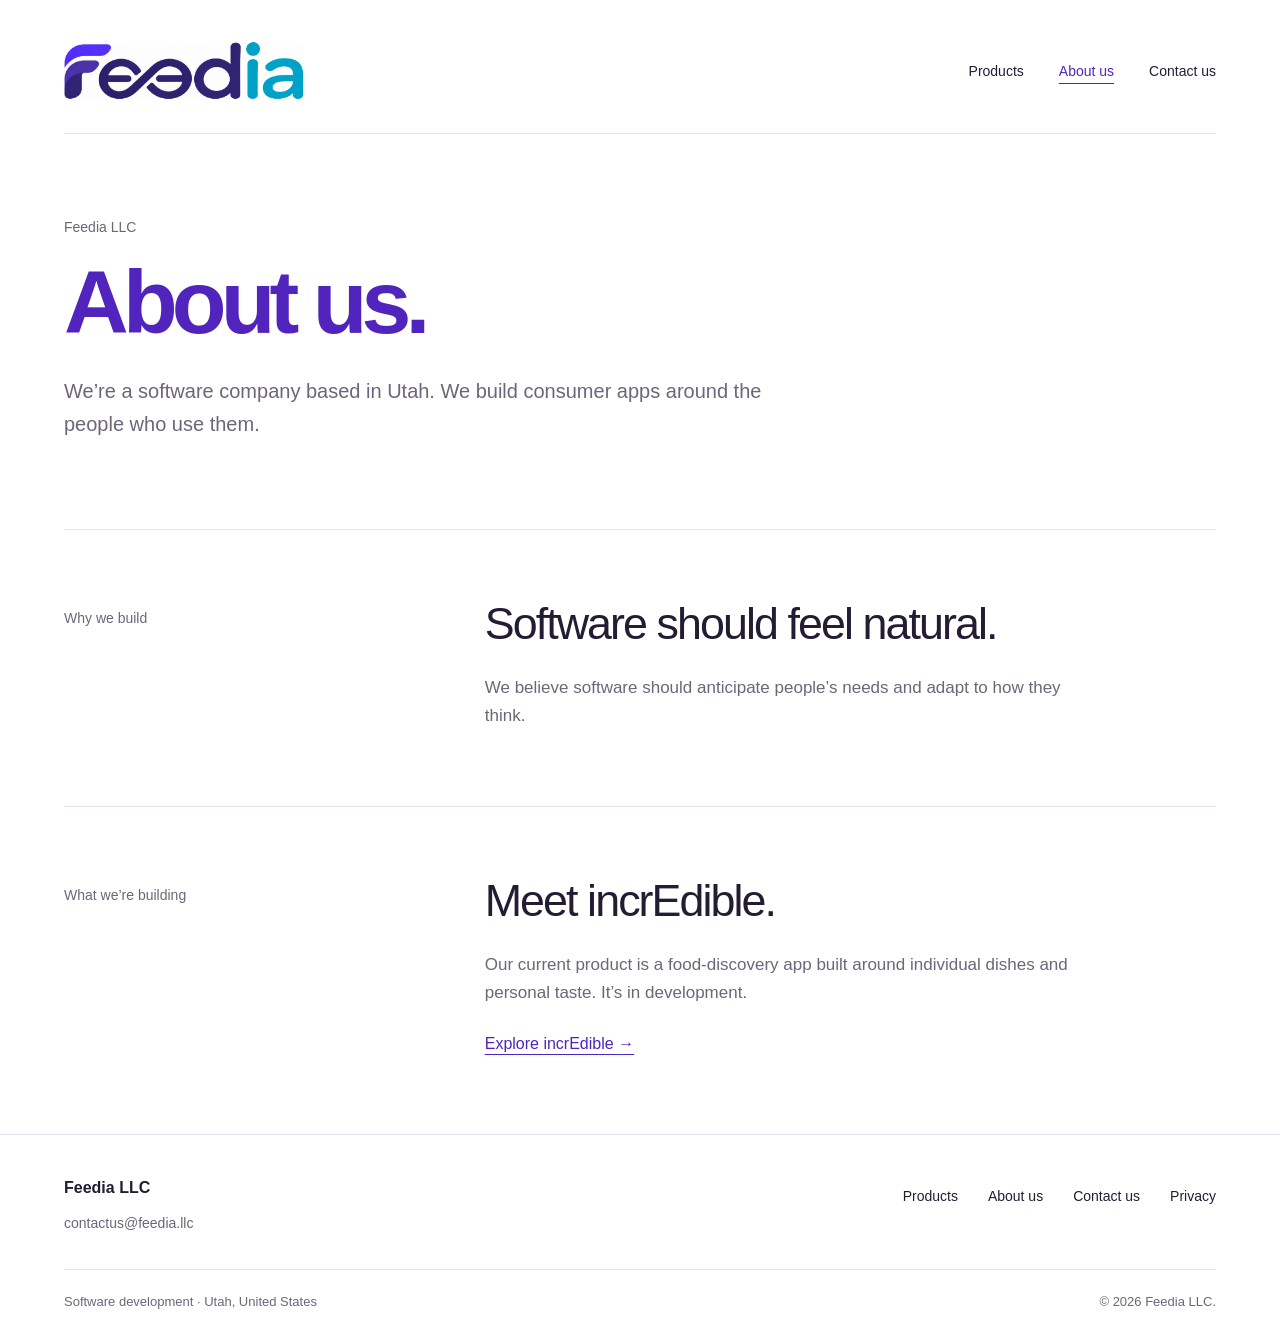
==== about/index.html @ d9509b18 "Simplify site navigation, rebuild footer, and add About us" ====
<!doctype html>
<html lang="en">
<head>
  <meta charset="utf-8">
  <meta name="viewport" content="width=device-width, initial-scale=1">
  <meta name="theme-color" content="#5125bd">
  <meta name="description" content="Meet Feedia LLC, a Utah software company building consumer apps around the people who use them.">
  <title>About us — Feedia LLC</title>
  <link rel="canonical" href="https://feedia.llc/about/">
  <link rel="icon" type="image/png" sizes="128x128" href="/assets/favicon.png">
  <link rel="stylesheet" href="/assets/site.css?v=bf3f022e4c6c">
</head>
<body>
<a class="skip" href="#main">Skip to content</a>
<header class="site-header wrap">
<a class="brand" href="/" aria-label="Feedia LLC home"><span class="logo-window"><img src="/assets/feedia-logo.png" width="1945" height="809" alt="Feedia" ></span></a>
<nav aria-label="Main navigation">
    <a href="/products/">Products</a>
    <a href="/about/" aria-current="page">About us</a>
    <a href="/contact/">Contact us</a>
  </nav>
</header>
<main id="main">
  <section class="page-hero wrap" aria-labelledby="about-title">
    <p class="page-kicker">Feedia LLC</p>
    <h1 id="about-title">About us.</h1>
    <p class="page-lede">We’re a software company based in Utah. We build consumer apps around the people who use them.</p>
  </section>
  <!-- Expand this section with Feedia's story when the About copy is ready. -->
  <section class="about-section wrap" aria-labelledby="about-belief">
    <p class="section-label">Why we build</p>
    <div class="about-copy">
      <h2 id="about-belief">Software should feel natural.</h2>
      <p>We believe software should anticipate people’s needs and adapt to how they think.</p>
    </div>
  </section>
  <section class="about-section wrap" aria-labelledby="about-product">
    <p class="section-label">What we’re building</p>
    <div class="about-copy">
      <h2 id="about-product">Meet incrEdible.</h2>
      <p>Our current product is a food-discovery app built around individual dishes and personal taste. It’s in development.</p>
      <a class="text-link" href="/products/">Explore incrEdible <span aria-hidden="true">→</span></a>
    </div>
  </section>
</main>
<footer class="site-footer">
  <div class="wrap">
    <div class="footer-top">
      <div class="footer-identity">
        <p class="footer-title">Feedia LLC</p>
        <a class="footer-email" href="mailto:contactus@feedia.llc">contactus@feedia.llc</a>
      </div>
      <nav class="footer-nav" aria-label="Footer navigation">
        <a href="/products/">Products</a>
        <a href="/about/">About us</a>
        <a href="/contact/">Contact us</a>
        <a href="/privacy/">Privacy</a>
      </nav>
    </div>
    <div class="footer-bottom">
      <p>Software development · Utah, United States</p>
      <p class="footer-copyright">© 2026 Feedia LLC.</p>
    </div>
  </div>
</footer>
</body>
</html>
---- assets/site.css ----
:root {
  --purple:#5125bd;
  --purple-dark:#3e1998;
  --purple-soft:#f4f0ff;
  --ink:#241c32;
  --muted:#6e6678;
  --rule:#e7e2ed;
  --page:1200px;
  --red:#ff2b1d;
}
* { box-sizing:border-box; }
html { scroll-behavior:smooth; scroll-padding-top:40px; }
body { margin:0; color:var(--ink); background:#fff; font-family:Inter,"Helvetica Neue",Arial,sans-serif; font-size:1rem; line-height:1.65; -webkit-font-smoothing:antialiased; }
a { color:inherit; text-decoration:none; }
a:focus-visible { outline:2px solid var(--purple); outline-offset:6px; }
img { max-width:100%; display:block; }
.wrap { width:min(var(--page),calc(100% - 128px)); margin-inline:auto; }
.skip { position:absolute; top:-100px; left:20px; padding:12px 18px; background:white; z-index:20; }
.skip:focus { top:10px; }
.site-header { display:flex; align-items:center; justify-content:space-between; gap:40px; padding-block:37px 28px; }
.brand { display:block; flex:none; width:240px; padding-block:5px; }
.logo-window { display:block; position:relative; width:100%; aspect-ratio:1590 / 385; overflow:hidden; }
.logo-window img { display:block; position:absolute; width:122.327%; max-width:none; height:auto; left:-11.636%; top:-52.727%; }
.site-header nav { display:flex; align-items:center; gap:35px; font-size:.875rem; }
.site-header nav a { padding-block:10px; text-underline-offset:7px; text-decoration-thickness:1px; }
.site-header nav a:hover, .site-header nav a[aria-current="page"] { color:var(--purple); text-decoration:underline; }
.hero { padding-block:85px 114px; }
.hero h1 { width:max-content; max-width:100%; margin:0; font-weight:400; }
.simple { display:block; font-size:clamp(6rem,15.3vw,13.75rem); font-weight:750; line-height:1.1; letter-spacing:-.067em; color:var(--purple); }
.complex { display:block; margin-top:13px; padding-right:.1em; text-align:right; font-size:clamp(2rem,3.8vw,3.5rem); font-weight:300; line-height:1.5; letter-spacing:-.045em; color:#776a83; }
.section-label { font-size:.875rem; font-weight:400; margin:9px 0 0; color:var(--muted); }
.approach { border-top:1px solid var(--rule); padding-block:70px 86px; display:grid; grid-template-columns:1fr 2.05fr; gap:64px; }
.approach h2 { margin:0; font-size:clamp(2rem,3.5vw,3rem); line-height:1.24; font-weight:450; letter-spacing:-.043em; max-width:730px; text-wrap:balance; }
.approach h2 span { color:var(--purple); }
.approach-copy p { margin:29px 0 0; max-width:510px; color:var(--muted); font-size:1.0625rem; line-height:1.7; }
.company-band { background:var(--purple); color:white; }
.company { display:grid; grid-template-columns:1fr 2.05fr; gap:64px; padding-block:70px 79px; }
.company .section-label { color:#e8dcff; font-size:.875rem; font-weight:400; margin-top:9px; }
.company-copy h2 { font-size:clamp(2rem,3.5vw,3rem); font-weight:450; line-height:1.2; letter-spacing:-.043em; margin:0 0 25px; }
.company-copy p { color:#eee6ff; max-width:595px; font-size:1.0625rem; margin:0; }
.company-copy .company-statement { margin-bottom:18px; color:white; font-size:1.125rem; }
.company-statement strong { font-weight:650; }

.site-footer { border-top:1px solid var(--rule); padding-block:40px 26px; color:var(--muted); font-size:.875rem; }
.footer-top { display:flex; justify-content:space-between; align-items:flex-start; gap:24px 48px; }
.footer-title { margin:0 0 4px; color:var(--ink); font-size:1rem; font-weight:650; }
.footer-email { display:inline-flex; align-items:center; min-height:36px; text-underline-offset:5px; }
.footer-nav { display:flex; flex-wrap:wrap; justify-content:flex-end; gap:8px 30px; }
.footer-nav a { display:inline-flex; align-items:center; min-height:44px; color:var(--ink); text-underline-offset:5px; }
.footer-nav a:hover,.footer-email:hover { color:var(--purple); text-decoration:underline; }
.footer-bottom { display:flex; justify-content:space-between; align-items:baseline; gap:12px 32px; margin-top:28px; padding-top:21px; border-top:1px solid var(--rule); font-size:.8125rem; }
.footer-bottom p { margin:0; }
.footer-copyright { flex-shrink:0; text-align:right; }

.page-hero { border-top:1px solid var(--rule); padding-block:82px 88px; }
.page-kicker { margin:0 0 20px; color:var(--muted); font-size:.875rem; }
.page-hero h1 { margin:0; color:var(--purple); font-size:clamp(3.6rem,7vw,6.6rem); line-height:.96; letter-spacing:-.065em; font-weight:700; }
.page-hero .page-lede { max-width:760px; margin:30px 0 0; color:var(--muted); font-size:1.25rem; line-height:1.65; }
.primary-link { display:inline-flex; align-items:center; justify-content:center; margin-top:30px; padding:12px 20px; border-radius:3px; background:var(--purple); color:#fff; font-size:.9375rem; }
.primary-link:hover { background:var(--purple-dark); }
.text-link { display:inline-block; margin-top:24px; color:var(--purple); text-decoration:underline; text-underline-offset:5px; }

.product-hero { border-top:1px solid var(--rule); padding-block:70px 86px; display:grid; grid-template-columns:.9fr 1.1fr; gap:70px; align-items:center; }
.product-brand-panel { background:#171717; border-radius:8px; min-height:360px; display:flex; flex-direction:column; justify-content:space-between; padding:46px; color:#fff; }
.product-brand-panel .incredible-logo { width:min(100%,460px); background:#fff; border-radius:6px; padding:18px 20px; }
.product-brand-panel .product-tagline { margin:28px 0 0; font-size:clamp(2rem,4vw,3.6rem); line-height:1.02; letter-spacing:-.045em; font-weight:650; }
.product-brand-panel .product-tagline span { color:var(--red); }
.product-status { margin:0; color:#bdb8c2; font-size:.78rem; letter-spacing:.08em; text-transform:uppercase; }
.product-hero-copy h1 { margin:0; font-size:clamp(3.25rem,6vw,5.4rem); line-height:.98; letter-spacing:-.06em; font-weight:650; }
.product-hero-copy h1 span { color:var(--purple); }
.product-hero-copy .hero-summary { margin:28px 0 0; color:var(--muted); font-size:1.15rem; max-width:610px; }
.product-meta { display:flex; flex-wrap:wrap; gap:10px; margin-top:28px; }
.product-meta span { border:1px solid var(--rule); border-radius:999px; padding:8px 13px; color:#5f5768; font-size:.78rem; }
.product-hero-actions { display:flex; gap:22px; align-items:center; flex-wrap:wrap; margin-top:31px; }
.product-hero-actions .primary-link,.product-hero-actions .text-link { margin-top:0; }
.products-section { padding-block:88px; border-top:1px solid var(--rule); }
.products-section.alt { background:var(--purple-soft); }
.section-grid { display:grid; grid-template-columns:1fr 2.05fr; gap:64px; }
.section-grid h2 { margin:0; font-size:clamp(2.3rem,4vw,3.4rem); line-height:1.08; letter-spacing:-.045em; font-weight:520; }
.section-copy > p:first-child { margin-top:0; }
.section-copy p { max-width:720px; color:var(--muted); font-size:1.05rem; }
.capability-grid { display:grid; grid-template-columns:1fr 1fr; gap:1px; margin-top:40px; background:var(--rule); border:1px solid var(--rule); }
.capability { background:#fff; padding:30px 32px; min-height:190px; }
.alt .capability { background:#fff; }
.capability .cap-num { display:block; color:var(--purple); font-size:.75rem; margin-bottom:18px; }
.capability h3 { margin:0 0 10px; font-size:1.25rem; font-weight:650; letter-spacing:-.02em; }
.capability p { margin:0; color:var(--muted); font-size:.94rem; }
.decision-steps { display:grid; grid-template-columns:repeat(3,1fr); gap:32px; margin-top:42px; }
.decision-step { border-top:2px solid var(--purple); padding-top:19px; }
.decision-step span { color:var(--purple); font-size:.75rem; }
.decision-step h3 { margin:12px 0 8px; font-size:1.18rem; }
.decision-step p { margin:0; color:var(--muted); font-size:.94rem; }
.product-facts { display:grid; grid-template-columns:repeat(4,1fr); gap:0; margin-top:42px; border:1px solid var(--rule); }
.product-fact { padding:24px; border-right:1px solid var(--rule); }
.product-fact:last-child { border-right:0; }
.product-fact span { display:block; color:var(--muted); font-size:.72rem; margin-bottom:4px; text-transform:uppercase; letter-spacing:.06em; }
.product-fact strong,.product-fact a { font-size:.93rem; }
.product-fact a { color:var(--purple); text-decoration:underline; text-underline-offset:4px; }
.product-cta { background:var(--purple); color:#fff; padding-block:70px; }
.product-cta-inner { display:flex; align-items:center; justify-content:space-between; gap:40px; }
.product-cta h2 { margin:0; font-size:clamp(2.2rem,4vw,3.6rem); font-weight:500; letter-spacing:-.045em; }
.product-cta p { margin:10px 0 0; color:#e8dcff; }
.product-cta .primary-link { background:#fff; color:var(--purple); margin-top:0; white-space:nowrap; }
.product-cta .primary-link:hover { background:#f4f0ff; }

.about-section { display:grid; grid-template-columns:1fr 2.05fr; gap:64px; padding-block:68px 76px; border-top:1px solid var(--rule); }
.about-copy h2 { max-width:650px; margin:0; font-size:clamp(2rem,3.5vw,3rem); font-weight:500; line-height:1.16; letter-spacing:-.043em; text-wrap:balance; }
.about-copy p { max-width:600px; margin:24px 0 0; color:var(--muted); font-size:1.0625rem; }

.contact-main { padding-block:85px 103px; display:grid; grid-template-columns:1fr 1.2fr; gap:105px; min-height:650px; border-top:1px solid var(--rule); }
.contact-intro h1 { color:var(--purple); font-size:clamp(3.25rem,6vw,5.7rem); font-weight:650; line-height:1.08; letter-spacing:-.065em; margin:0 0 29px; }
.contact-intro p { color:var(--muted); margin:0; }
.contact-email { display:inline-block; color:var(--ink); margin-top:13px; font-size:1rem; text-underline-offset:6px; }
.contact-email:hover { text-decoration:underline; }
.contact-form { width:100%; max-width:570px; padding-top:3px; }
.field-row { display:grid; grid-template-columns:1fr 1fr; gap:30px; }
.field { display:block; margin-bottom:31px; }
.field label { display:block; font-size:.875rem; color:var(--ink); margin-bottom:10px; }
input,textarea,button { font:inherit; }
.field input,.field textarea { width:100%; display:block; border:1px solid #ccc4d7; border-radius:3px; background:#fff; color:var(--ink); padding:13px 14px; line-height:1.5; font-size:1rem; }
.field textarea { min-height:181px; resize:vertical; }
.field input:focus,.field textarea:focus { outline:2px solid var(--purple); outline-offset:2px; }
.send-button,.home-link { display:inline-flex; justify-content:center; align-items:center; min-height:49px; border:1px solid var(--purple); border-radius:3px; padding:11px 25px; background:var(--purple); color:#fff; font-size:.9375rem; cursor:pointer; }
.send-button:hover,.home-link:hover { background:var(--purple-dark); border-color:var(--purple-dark); }
.form-note { margin:18px 0 0; font-size:.8125rem; color:var(--muted); }
.form-note a { text-decoration:underline; text-underline-offset:3px; }
.thanks { padding-block:110px 145px; max-width:650px; }
.thanks h1 { font-size:clamp(3.5rem,7vw,6rem); color:var(--purple); font-weight:650; line-height:1.1; letter-spacing:-.055em; margin:0 0 24px; }
.thanks p { margin:0 0 33px; color:var(--muted); font-size:1.125rem; }
.legal-main { border-top:1px solid var(--rule); padding-block:80px 105px; }
.legal-main h1 { margin:0; color:var(--purple); font-size:clamp(3.4rem,6vw,5.6rem); line-height:1; letter-spacing:-.055em; }
.legal-updated { margin:15px 0 50px; color:var(--muted); font-size:.875rem; }
.legal-copy { max-width:780px; }
.legal-copy h2 { margin:34px 0 8px; font-size:1.25rem; }
.legal-copy p { margin:0 0 15px; color:var(--muted); }
.legal-copy a { color:var(--purple); text-decoration:underline; text-underline-offset:4px; }

@media(min-width:1500px) { .hero { padding-block:100px 135px; } }
@media(max-width:1000px) {
  .wrap { width:calc(100% - 80px); }
  .site-header { gap:24px; }
  .brand { width:205px; }
  .site-header nav { gap:24px; }
  .hero { padding-block:79px 96px; }
  .approach,.company,.section-grid,.about-section { grid-template-columns:1fr 2.4fr; gap:36px; }
  .product-hero { grid-template-columns:1fr; gap:45px; }
  .product-brand-panel { min-height:300px; }
  .product-facts { grid-template-columns:1fr 1fr; }
  .product-fact:nth-child(2) { border-right:0; }
  .product-fact:nth-child(-n+2) { border-bottom:1px solid var(--rule); }
  .contact-main { gap:55px; }
}
@media(max-width:700px) {
  .wrap { width:calc(100% - 48px); }
  .site-header { padding-block:29px 19px; align-items:center; flex-wrap:wrap; gap:17px 24px; }
  .brand { width:167px; }
  .site-header nav { width:100%; justify-content:space-between; gap:14px; font-size:.8125rem; }
  .hero { padding-block:72px 90px; }
  .simple { font-size:clamp(5.2rem,20vw,8.75rem); }
  .complex { font-size:2rem; margin-top:14px; }
  .approach,.company,.section-grid,.about-section { grid-template-columns:1fr; gap:30px; }
  .approach { padding-block:48px 63px; }
  .section-label { margin:0; }
  .approach h2 { font-size:clamp(2rem,5.8vw,2.8rem); max-width:580px; }
  .approach-copy p { margin-top:24px; font-size:1rem; }
  .company { padding-block:45px 53px; }
  .company-copy p { font-size:1rem; }
  .site-footer { padding-block:32px 24px; }
  .footer-top { flex-direction:column; gap:20px; }
  .footer-nav { justify-content:flex-start; column-gap:24px; }
  .footer-bottom { flex-direction:column; align-items:stretch; gap:10px; margin-top:24px; }
  .footer-copyright { align-self:flex-end; }
  .about-section { padding-block:48px 56px; }
  .page-hero { padding-block:58px 65px; }
  .product-hero { padding-block:50px 64px; }
  .product-brand-panel { padding:30px; min-height:270px; }
  .product-brand-panel .incredible-logo { width:min(100%,380px); }
  .products-section { padding-block:64px; }
  .capability-grid { grid-template-columns:1fr; }
  .decision-steps { grid-template-columns:1fr; gap:28px; }
  .product-facts { grid-template-columns:1fr; }
  .product-fact { border-right:0; border-bottom:1px solid var(--rule); }
  .product-fact:last-child { border-bottom:0; }
  .product-cta-inner { align-items:flex-start; flex-direction:column; }
  .contact-main { grid-template-columns:1fr; padding-block:48px 63px; gap:40px; }
  .contact-intro h1 { font-size:3.5rem; margin-bottom:20px; }
  .field-row { gap:23px; }
  .thanks { padding-block:70px 100px; }
}
@media(max-width:440px) {
  .site-header { display:block; }
  .site-header nav { margin-top:21px; justify-content:space-between; flex-wrap:wrap; }
  .field-row { grid-template-columns:1fr; gap:0; }
  .hero { padding-top:43px; }
  .product-brand-panel { padding:24px; }
}
@media(prefers-reduced-motion:reduce) { html { scroll-behavior:auto; } }
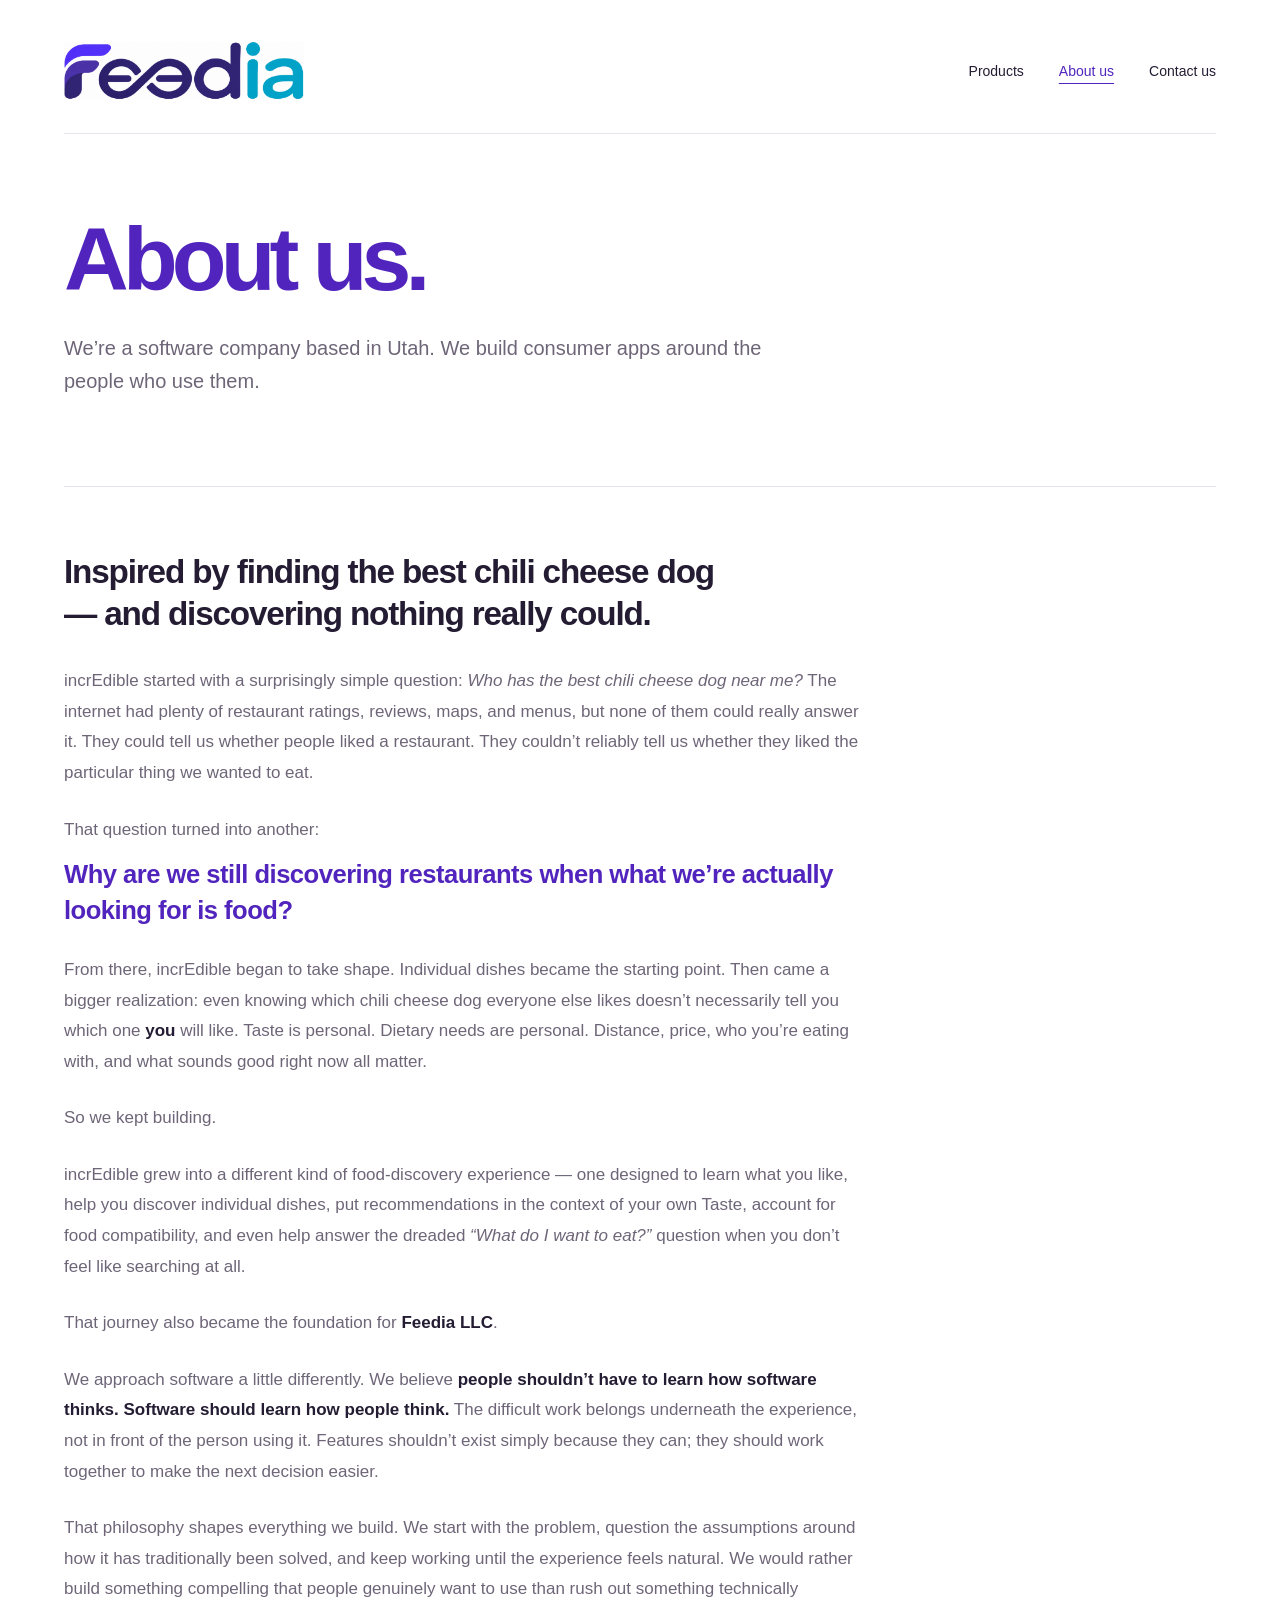
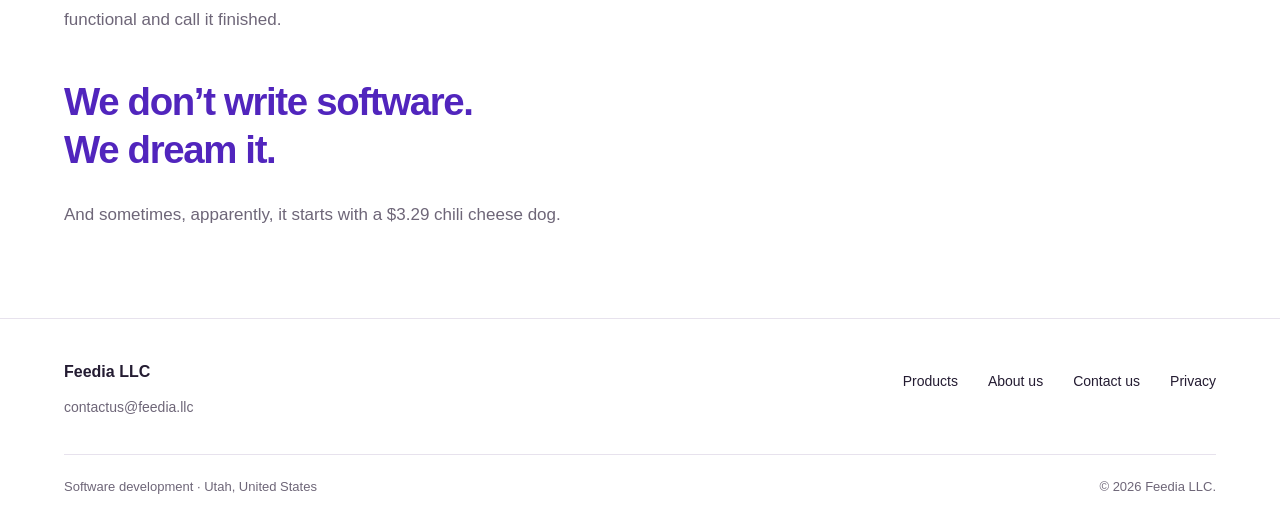
==== commit 401e8c28: "Add the Feedia and incrEdible origin story to About us" ====
--- a/about/index.html
+++ b/about/index.html
@@ -4,11 +4,11 @@
   <meta charset="utf-8">
   <meta name="viewport" content="width=device-width, initial-scale=1">
   <meta name="theme-color" content="#5125bd">
-  <meta name="description" content="Meet Feedia LLC, a Utah software company building consumer apps around the people who use them.">
+  <meta name="description" content="The story behind Feedia LLC and incrEdible, from a search for the best chili cheese dog to software built around people.">
   <title>About us — Feedia LLC</title>
   <link rel="canonical" href="https://feedia.llc/about/">
   <link rel="icon" type="image/png" sizes="128x128" href="/assets/favicon.png">
-  <link rel="stylesheet" href="/assets/site.css?v=bf3f022e4c6c">
+  <link rel="stylesheet" href="/assets/site.css?v=187634d78e1e">
 </head>
 <body>
 <a class="skip" href="#main">Skip to content</a>
@@ -22,26 +22,34 @@
 </header>
 <main id="main">
   <section class="page-hero wrap" aria-labelledby="about-title">
-    <p class="page-kicker">Feedia LLC</p>
     <h1 id="about-title">About us.</h1>
     <p class="page-lede">We’re a software company based in Utah. We build consumer apps around the people who use them.</p>
   </section>
-  <!-- Expand this section with Feedia's story when the About copy is ready. -->
-  <section class="about-section wrap" aria-labelledby="about-belief">
-    <p class="section-label">Why we build</p>
-    <div class="about-copy">
-      <h2 id="about-belief">Software should feel natural.</h2>
-      <p>We believe software should anticipate people’s needs and adapt to how they think.</p>
+  <article class="about-story wrap" aria-labelledby="story-title">
+    <div class="about-story-copy">
+      <h2 id="story-title">Inspired by finding the best chili cheese dog — and discovering nothing really could.</h2>
+
+      <p>incrEdible started with a surprisingly simple question: <em>Who has the best chili cheese dog near me?</em> The internet had plenty of restaurant ratings, reviews, maps, and menus, but none of them could really answer it. They could tell us whether people liked a restaurant. They couldn’t reliably tell us whether they liked the particular thing we wanted to eat.</p>
+
+      <p class="story-question">That question turned into another: <strong>Why are we still discovering restaurants when what we’re actually looking for is food?</strong></p>
+
+      <p>From there, incrEdible began to take shape. Individual dishes became the starting point. Then came a bigger realization: even knowing which chili cheese dog everyone else likes doesn’t necessarily tell you which one <strong>you</strong> will like. Taste is personal. Dietary needs are personal. Distance, price, who you’re eating with, and what sounds good right now all matter.</p>
+
+      <p>So we kept building.</p>
+
+      <p>incrEdible grew into a different kind of food-discovery experience — one designed to learn what you like, help you discover individual dishes, put recommendations in the context of your own Taste, account for food compatibility, and even help answer the dreaded <em>“What do I want to eat?”</em> question when you don’t feel like searching at all.</p>
+
+      <p>That journey also became the foundation for <strong>Feedia LLC</strong>.</p>
+
+      <p>We approach software a little differently. We believe <strong>people shouldn’t have to learn how software thinks. Software should learn how people think.</strong> The difficult work belongs underneath the experience, not in front of the person using it. Features shouldn’t exist simply because they can; they should work together to make the next decision easier.</p>
+
+      <p>That philosophy shapes everything we build. We start with the problem, question the assumptions around how it has traditionally been solved, and keep working until the experience feels natural. We would rather build something compelling that people genuinely want to use than rush out something technically functional and call it finished.</p>
+
+      <p class="story-closing"><strong>We don’t write software.<br>We dream it.</strong></p>
+
+      <p class="story-postscript">And sometimes, apparently, it starts with a $3.29 chili cheese dog.</p>
     </div>
-  </section>
-  <section class="about-section wrap" aria-labelledby="about-product">
-    <p class="section-label">What we’re building</p>
-    <div class="about-copy">
-      <h2 id="about-product">Meet incrEdible.</h2>
-      <p>Our current product is a food-discovery app built around individual dishes and personal taste. It’s in development.</p>
-      <a class="text-link" href="/products/">Explore incrEdible <span aria-hidden="true">→</span></a>
-    </div>
-  </section>
+  </article>
 </main>
 <footer class="site-footer">
   <div class="wrap">
--- a/assets/site.css
+++ b/assets/site.css
@@ -79,16 +79,14 @@
 .section-grid h2 { margin:0; font-size:clamp(2.3rem,4vw,3.4rem); line-height:1.08; letter-spacing:-.045em; font-weight:520; }
 .section-copy > p:first-child { margin-top:0; }
 .section-copy p { max-width:720px; color:var(--muted); font-size:1.05rem; }
-.capability-grid { display:grid; grid-template-columns:1fr 1fr; gap:1px; margin-top:40px; background:var(--rule); border:1px solid var(--rule); }
-.capability { background:#fff; padding:30px 32px; min-height:190px; }
-.alt .capability { background:#fff; }
-.capability .cap-num { display:block; color:var(--purple); font-size:.75rem; margin-bottom:18px; }
-.capability h3 { margin:0 0 10px; font-size:1.25rem; font-weight:650; letter-spacing:-.02em; }
-.capability p { margin:0; color:var(--muted); font-size:.94rem; }
+.capability-flow { display:grid; grid-template-columns:repeat(4,minmax(0,1fr)); gap:48px; margin:46px 0 0; padding:0; list-style:none; }
+.capability { position:relative; min-width:0; }
+.capability h3 { min-height:2.8em; margin:0 0 14px; font-size:1.25rem; line-height:1.4; font-weight:650; letter-spacing:-.02em; }
+.capability p { max-width:54ch; margin:0; color:var(--muted); font-size:.94rem; }
+.flow-arrow { position:absolute; top:0; right:-36px; width:24px; color:var(--purple); font-size:1.5rem; line-height:1.2; text-align:center; }
 .decision-steps { display:grid; grid-template-columns:repeat(3,1fr); gap:32px; margin-top:42px; }
 .decision-step { border-top:2px solid var(--purple); padding-top:19px; }
-.decision-step span { color:var(--purple); font-size:.75rem; }
-.decision-step h3 { margin:12px 0 8px; font-size:1.18rem; }
+.decision-step h3 { margin:0 0 8px; font-size:1.18rem; }
 .decision-step p { margin:0; color:var(--muted); font-size:.94rem; }
 .product-facts { display:grid; grid-template-columns:repeat(4,1fr); gap:0; margin-top:42px; border:1px solid var(--rule); }
 .product-fact { padding:24px; border-right:1px solid var(--rule); }
@@ -103,9 +101,15 @@
 .product-cta .primary-link { background:#fff; color:var(--purple); margin-top:0; white-space:nowrap; }
 .product-cta .primary-link:hover { background:#f4f0ff; }
 
-.about-section { display:grid; grid-template-columns:1fr 2.05fr; gap:64px; padding-block:68px 76px; border-top:1px solid var(--rule); }
-.about-copy h2 { max-width:650px; margin:0; font-size:clamp(2rem,3.5vw,3rem); font-weight:500; line-height:1.16; letter-spacing:-.043em; text-wrap:balance; }
-.about-copy p { max-width:600px; margin:24px 0 0; color:var(--muted); font-size:1.0625rem; }
+.about-story { padding-block:64px 88px; border-top:1px solid var(--rule); }
+.about-story-copy { max-width:800px; }
+.about-story h2 { margin:0 0 32px; font-size:clamp(1.65rem,2.6vw,2.3rem); font-weight:600; line-height:1.25; letter-spacing:-.035em; text-wrap:balance; }
+.about-story p { margin:0 0 26px; color:var(--muted); font-size:1.0625rem; line-height:1.8; }
+.about-story strong { color:var(--ink); font-weight:650; }
+.story-question strong { display:block; margin-top:12px; color:var(--purple); font-size:clamp(1.3rem,2vw,1.65rem); line-height:1.4; letter-spacing:-.02em; }
+.about-story .story-closing { margin-top:42px; font-size:clamp(1.8rem,3vw,2.5rem); line-height:1.25; letter-spacing:-.035em; }
+.story-closing strong { color:var(--purple); }
+.about-story .story-postscript { margin-bottom:0; }
 
 .contact-main { padding-block:85px 103px; display:grid; grid-template-columns:1fr 1.2fr; gap:105px; min-height:650px; border-top:1px solid var(--rule); }
 .contact-intro h1 { color:var(--purple); font-size:clamp(3.25rem,6vw,5.7rem); font-weight:650; line-height:1.08; letter-spacing:-.065em; margin:0 0 29px; }
@@ -142,9 +146,12 @@
   .brand { width:205px; }
   .site-header nav { gap:24px; }
   .hero { padding-block:79px 96px; }
-  .approach,.company,.section-grid,.about-section { grid-template-columns:1fr 2.4fr; gap:36px; }
+  .approach,.company,.section-grid { grid-template-columns:1fr 2.4fr; gap:36px; }
   .product-hero { grid-template-columns:1fr; gap:45px; }
   .product-brand-panel { min-height:300px; }
+  .capability-flow { grid-template-columns:1fr; gap:52px; }
+  .capability h3 { min-height:0; margin-bottom:10px; }
+  .flow-arrow { top:auto; right:auto; bottom:-40px; left:0; transform:rotate(90deg); }
   .product-facts { grid-template-columns:1fr 1fr; }
   .product-fact:nth-child(2) { border-right:0; }
   .product-fact:nth-child(-n+2) { border-bottom:1px solid var(--rule); }
@@ -158,7 +165,7 @@
   .hero { padding-block:72px 90px; }
   .simple { font-size:clamp(5.2rem,20vw,8.75rem); }
   .complex { font-size:2rem; margin-top:14px; }
-  .approach,.company,.section-grid,.about-section { grid-template-columns:1fr; gap:30px; }
+  .approach,.company,.section-grid { grid-template-columns:1fr; gap:30px; }
   .approach { padding-block:48px 63px; }
   .section-label { margin:0; }
   .approach h2 { font-size:clamp(2rem,5.8vw,2.8rem); max-width:580px; }
@@ -170,13 +177,12 @@
   .footer-nav { justify-content:flex-start; column-gap:24px; }
   .footer-bottom { flex-direction:column; align-items:stretch; gap:10px; margin-top:24px; }
   .footer-copyright { align-self:flex-end; }
-  .about-section { padding-block:48px 56px; }
+  .about-story { padding-block:42px 64px; }
   .page-hero { padding-block:58px 65px; }
   .product-hero { padding-block:50px 64px; }
   .product-brand-panel { padding:30px; min-height:270px; }
   .product-brand-panel .incredible-logo { width:min(100%,380px); }
   .products-section { padding-block:64px; }
-  .capability-grid { grid-template-columns:1fr; }
   .decision-steps { grid-template-columns:1fr; gap:28px; }
   .product-facts { grid-template-columns:1fr; }
   .product-fact { border-right:0; border-bottom:1px solid var(--rule); }
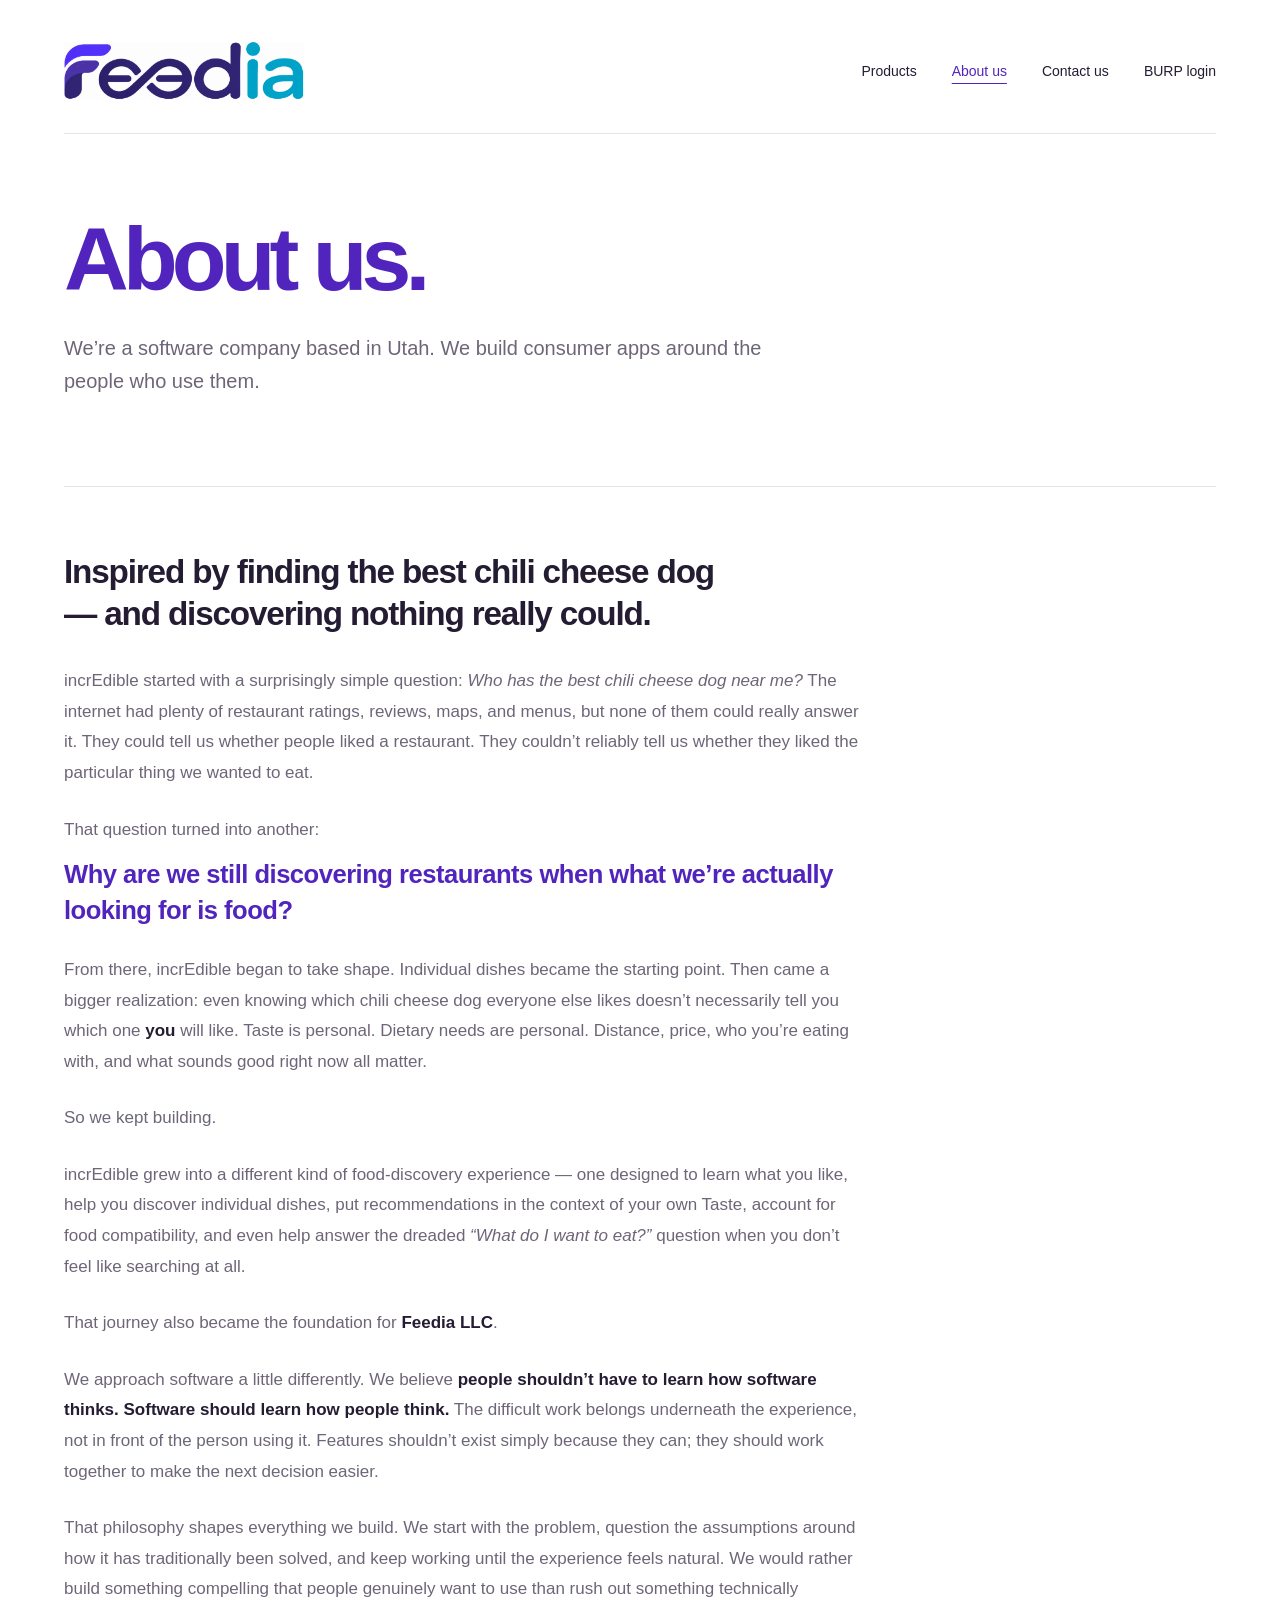
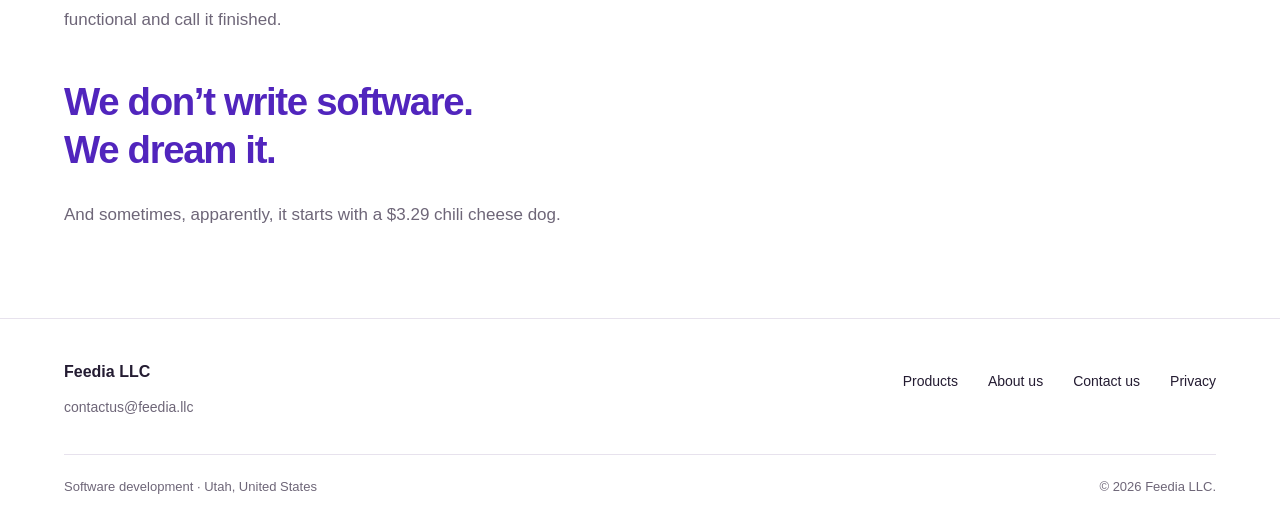
==== commit 2b228446: "Add hosted development BURP portal and employee login" ====
--- a/about/index.html
+++ b/about/index.html
@@ -18,6 +18,8 @@
     <a href="/products/">Products</a>
     <a href="/about/" aria-current="page">About us</a>
     <a href="/contact/">Contact us</a>
+  
+    <a href="/burp/" rel="nofollow">BURP login</a>
   </nav>
 </header>
 <main id="main">
